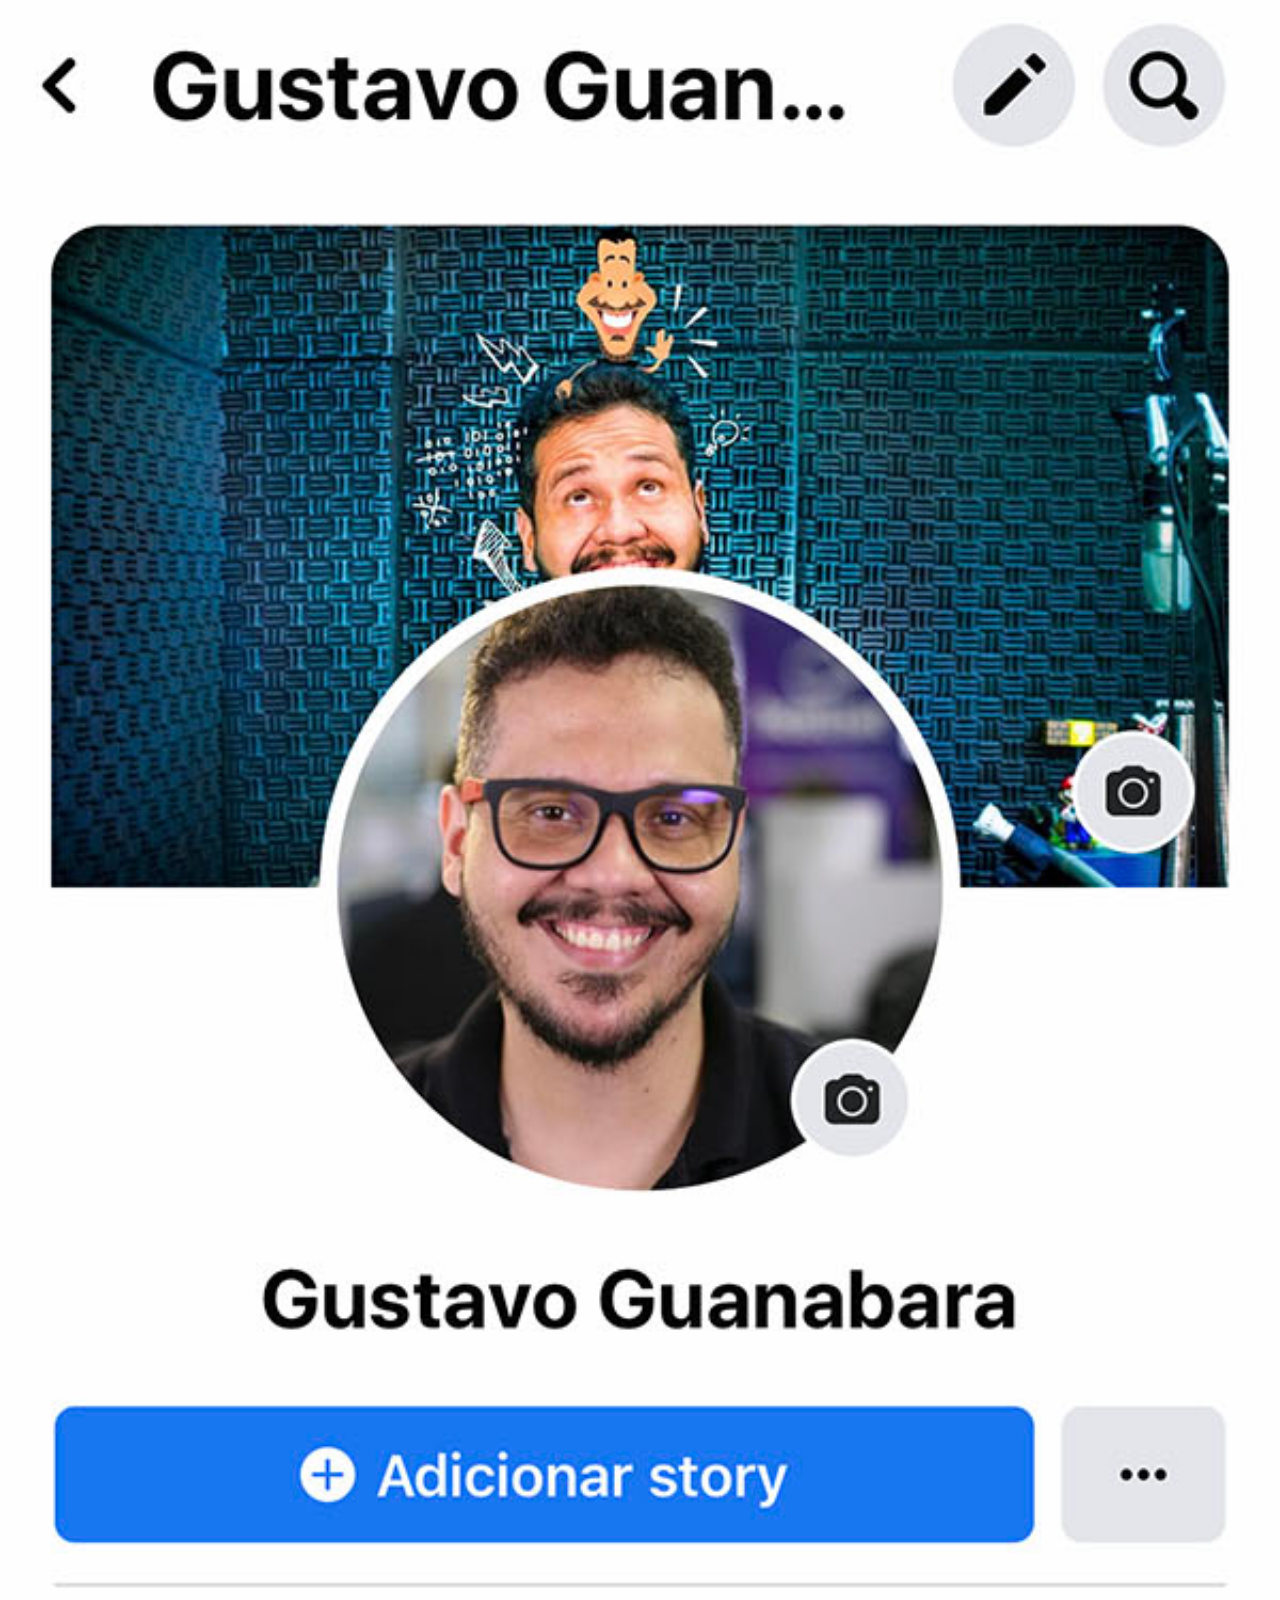
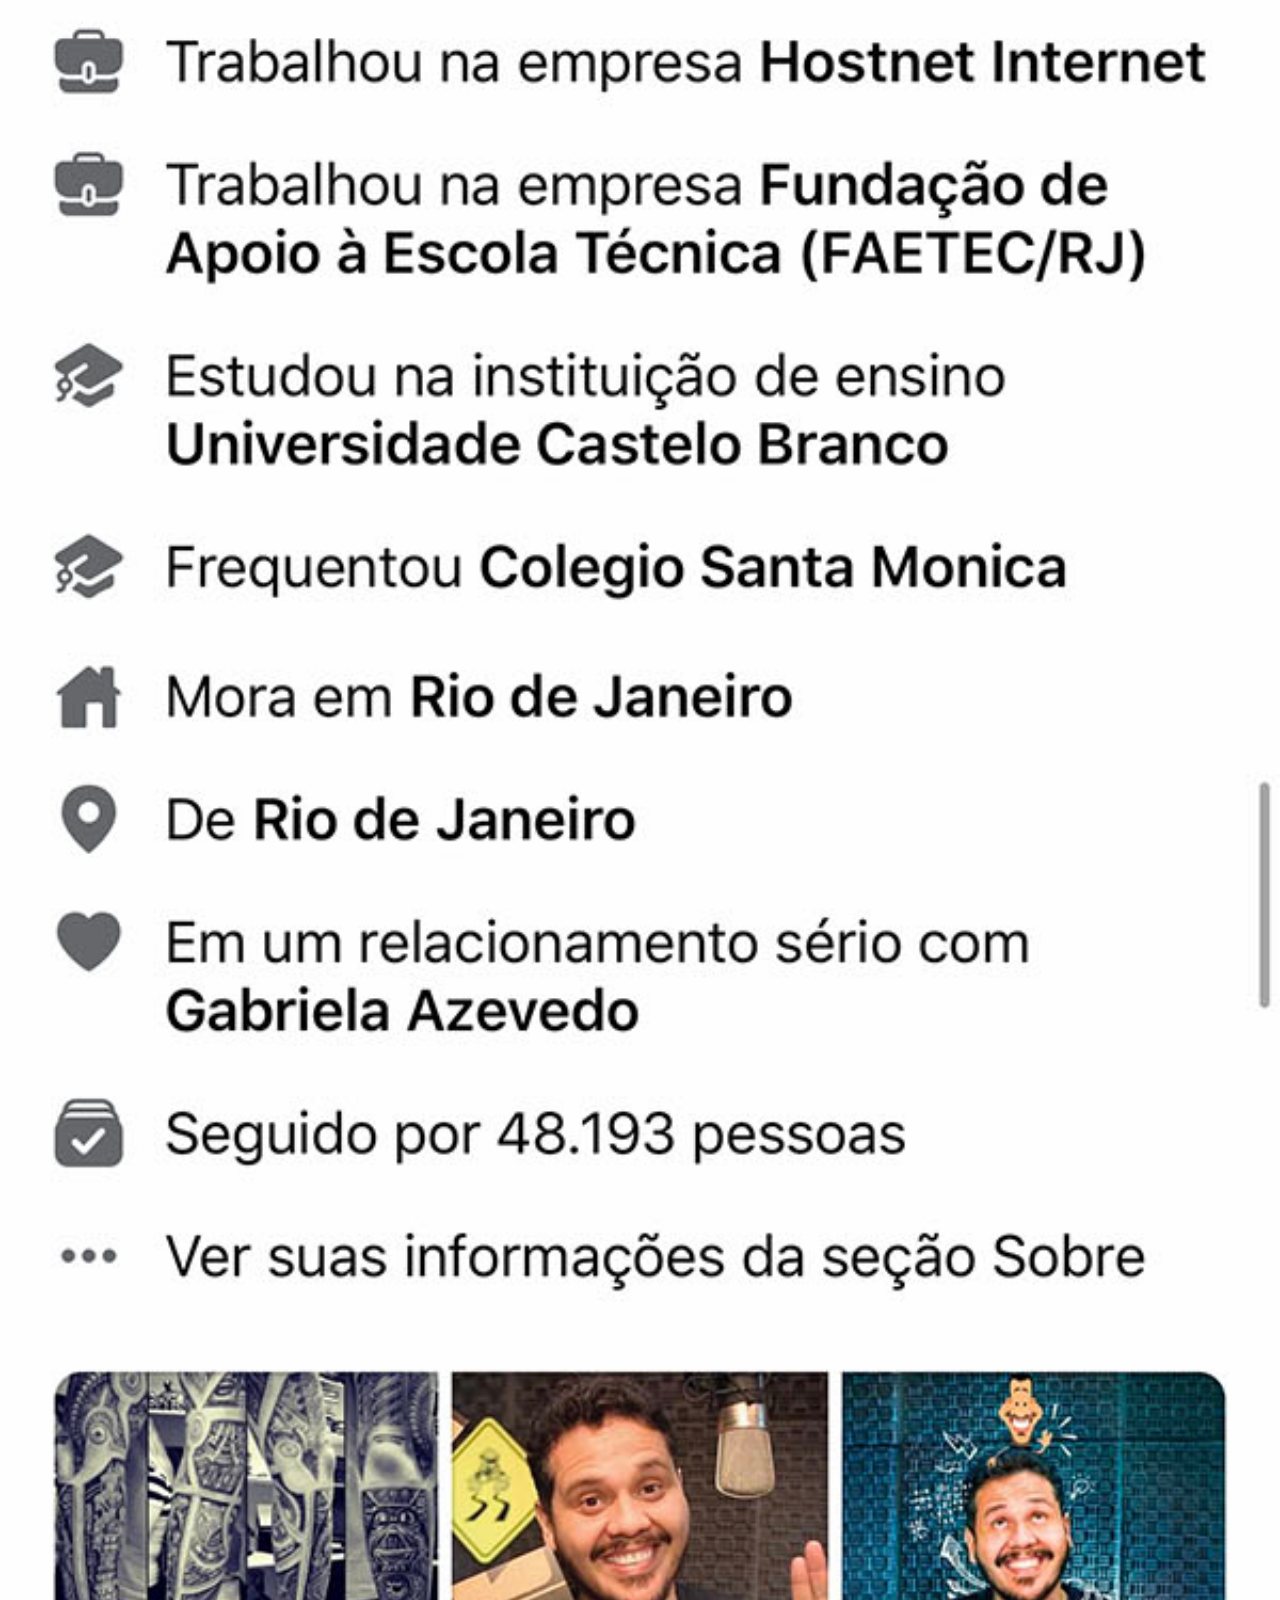
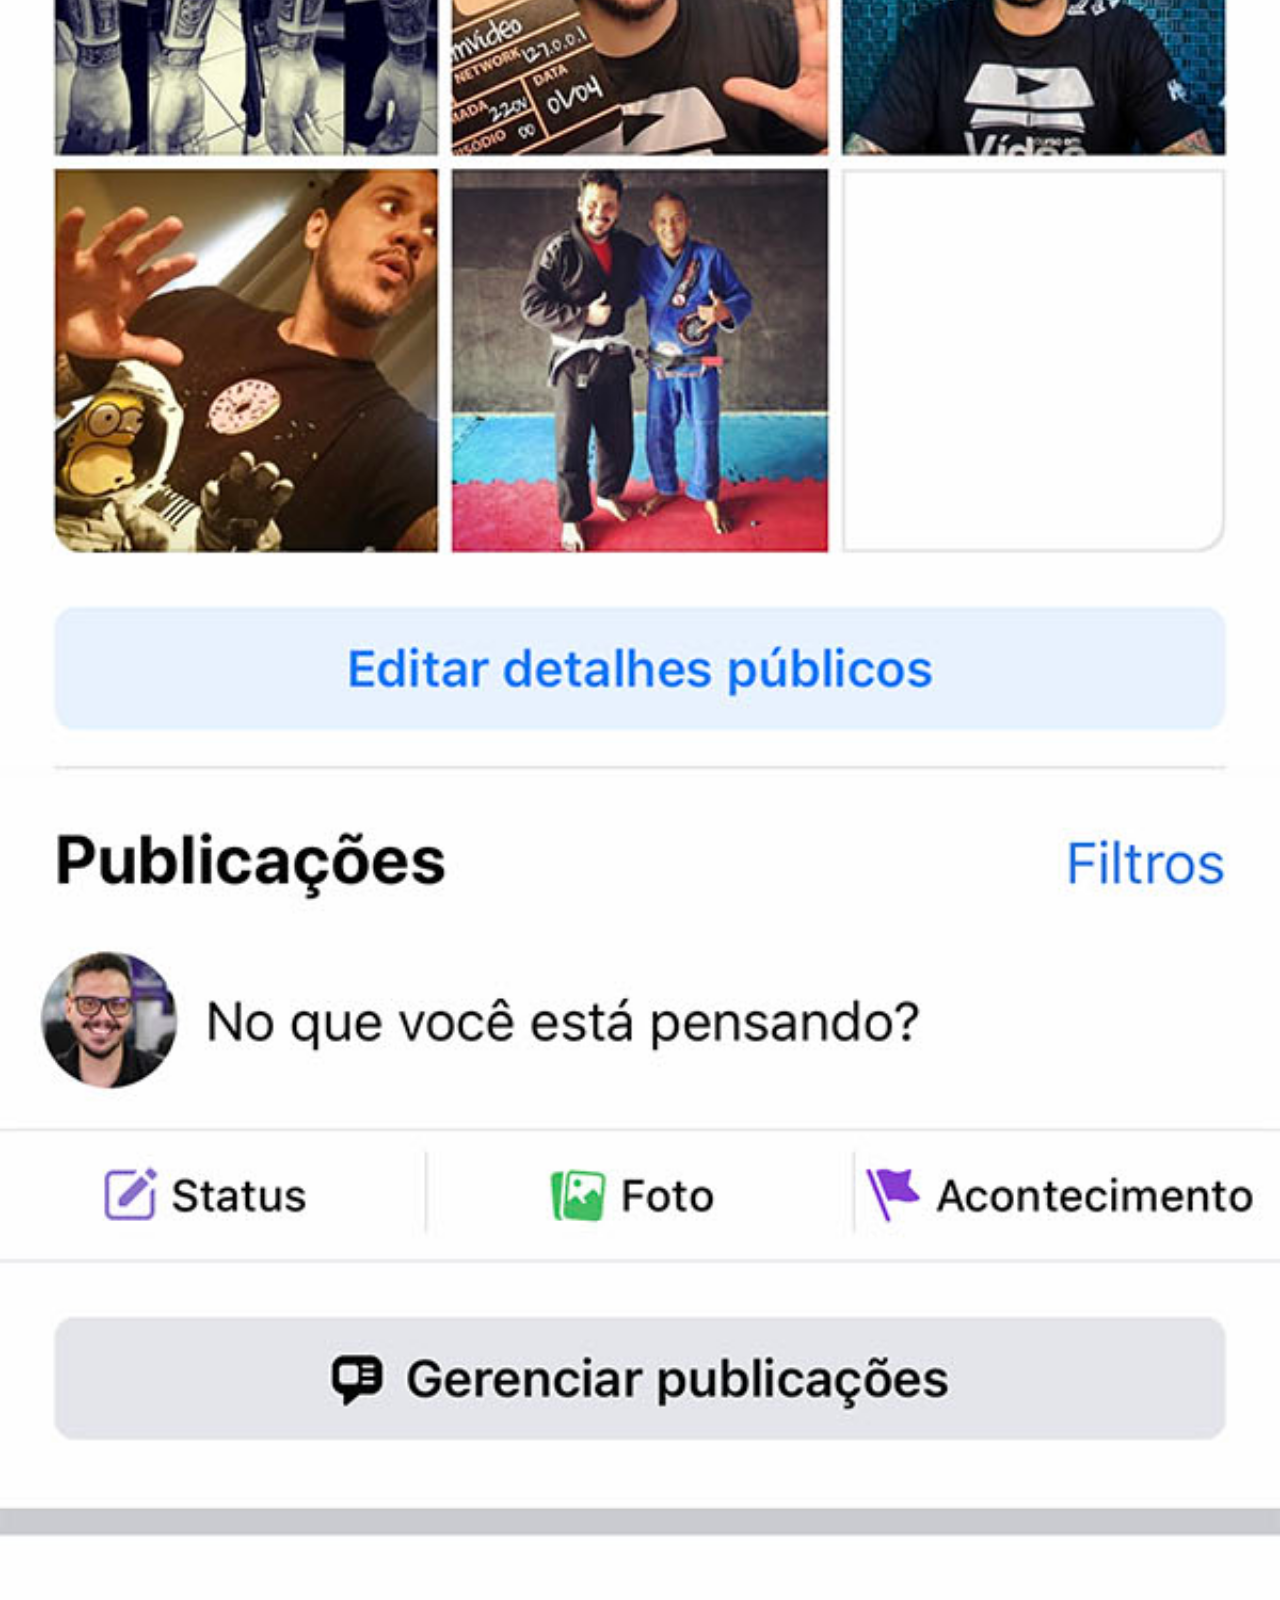
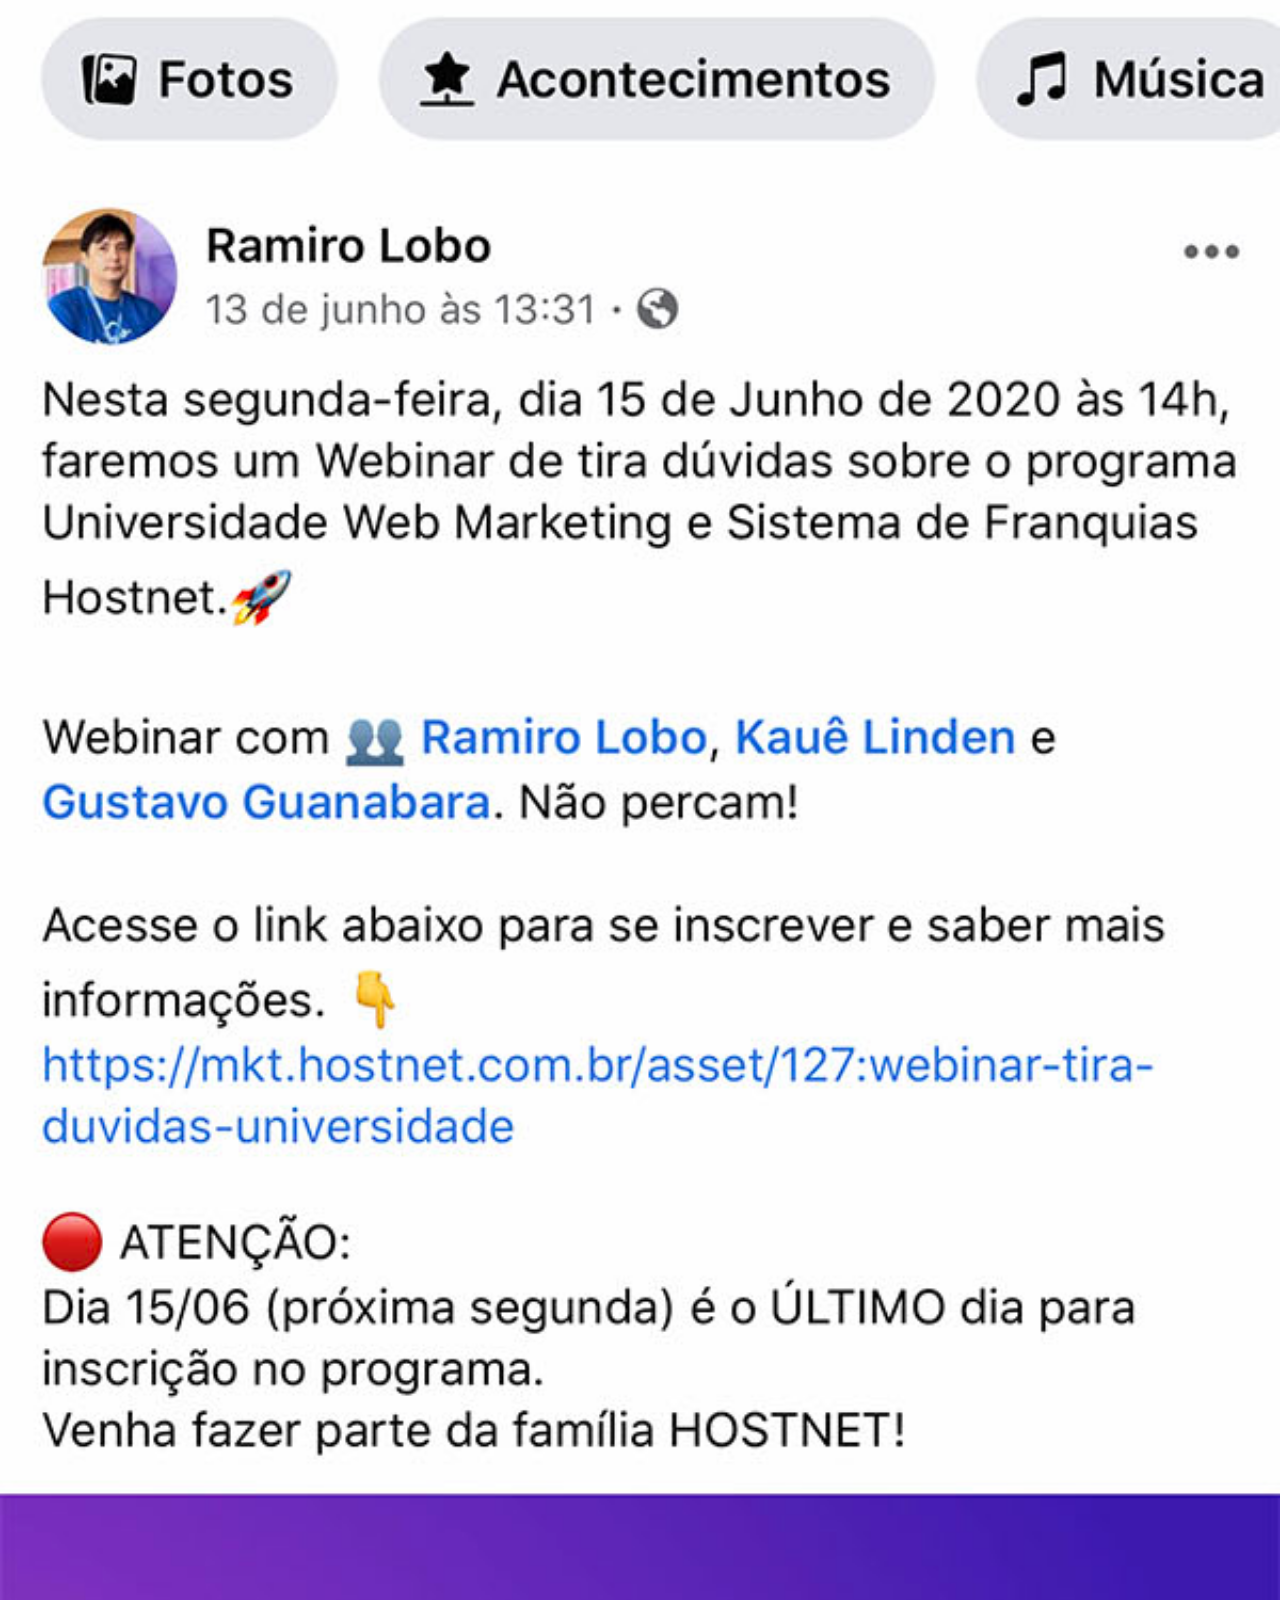
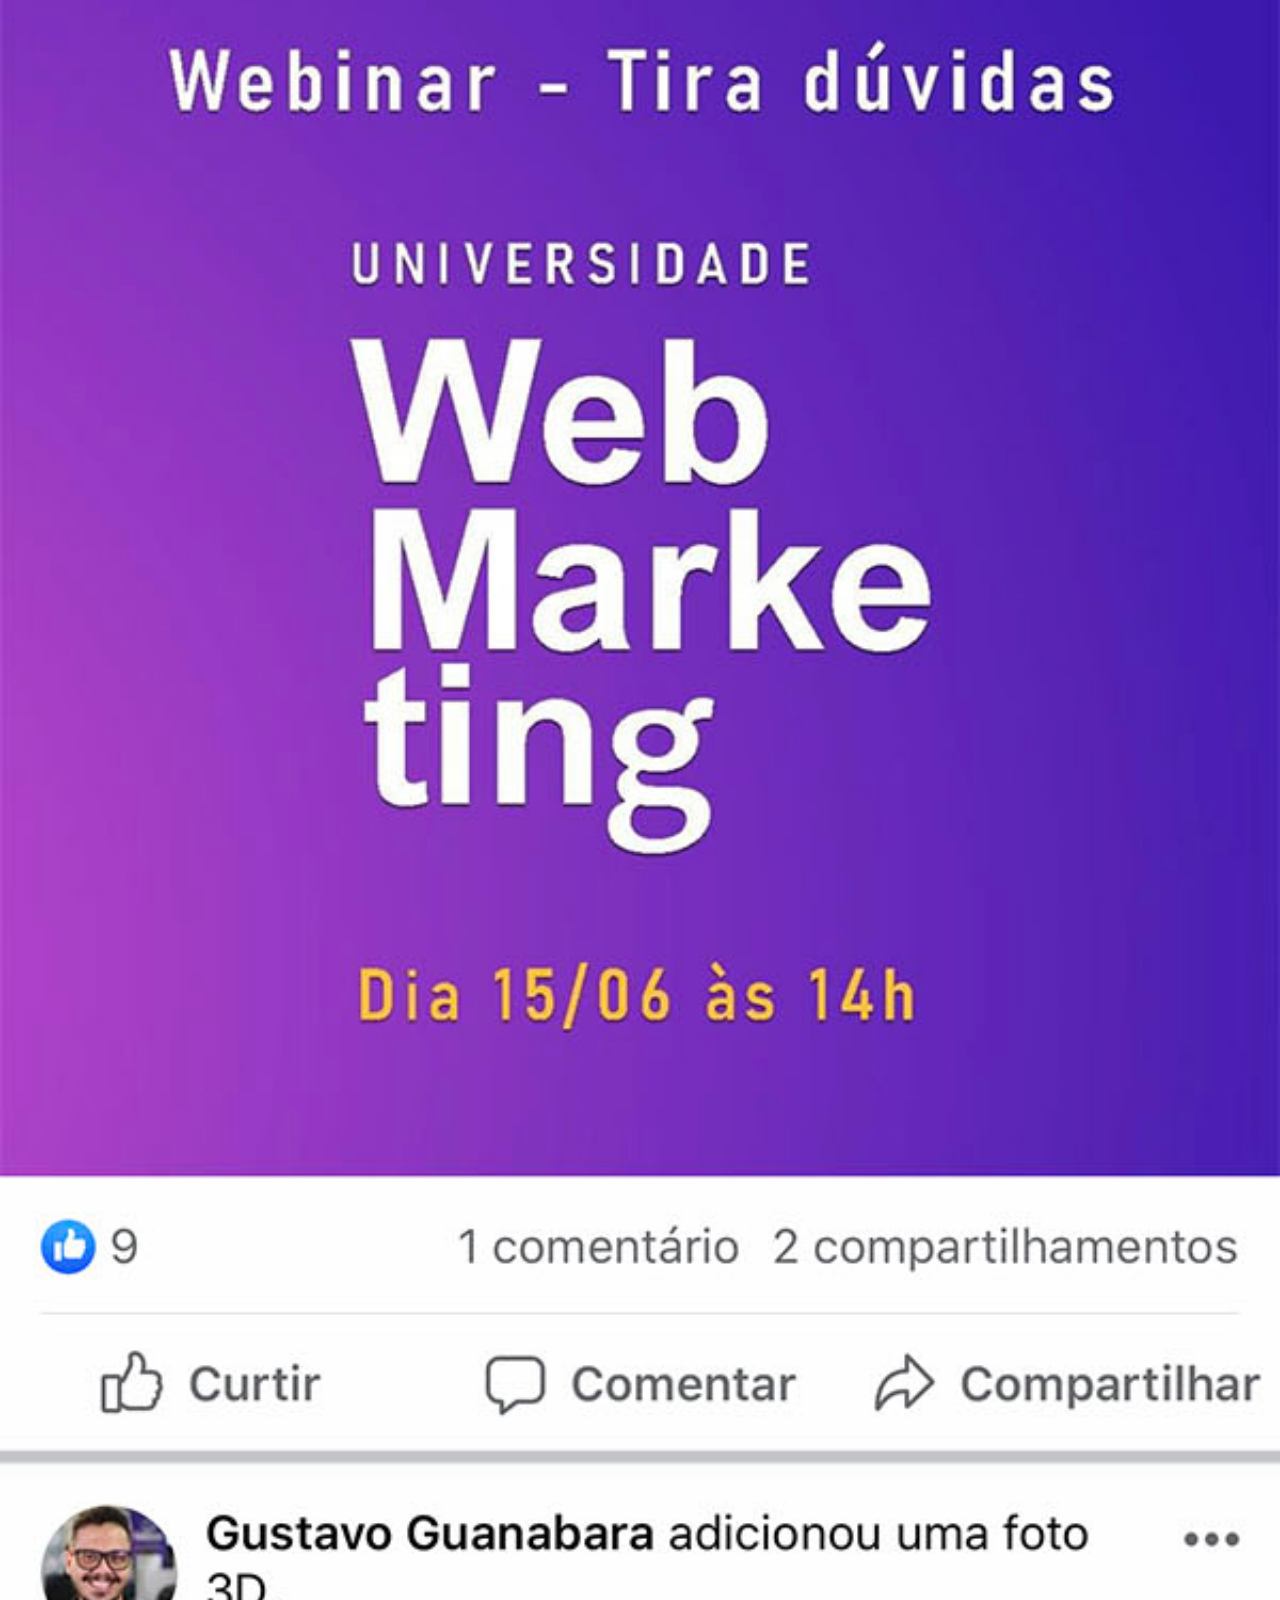
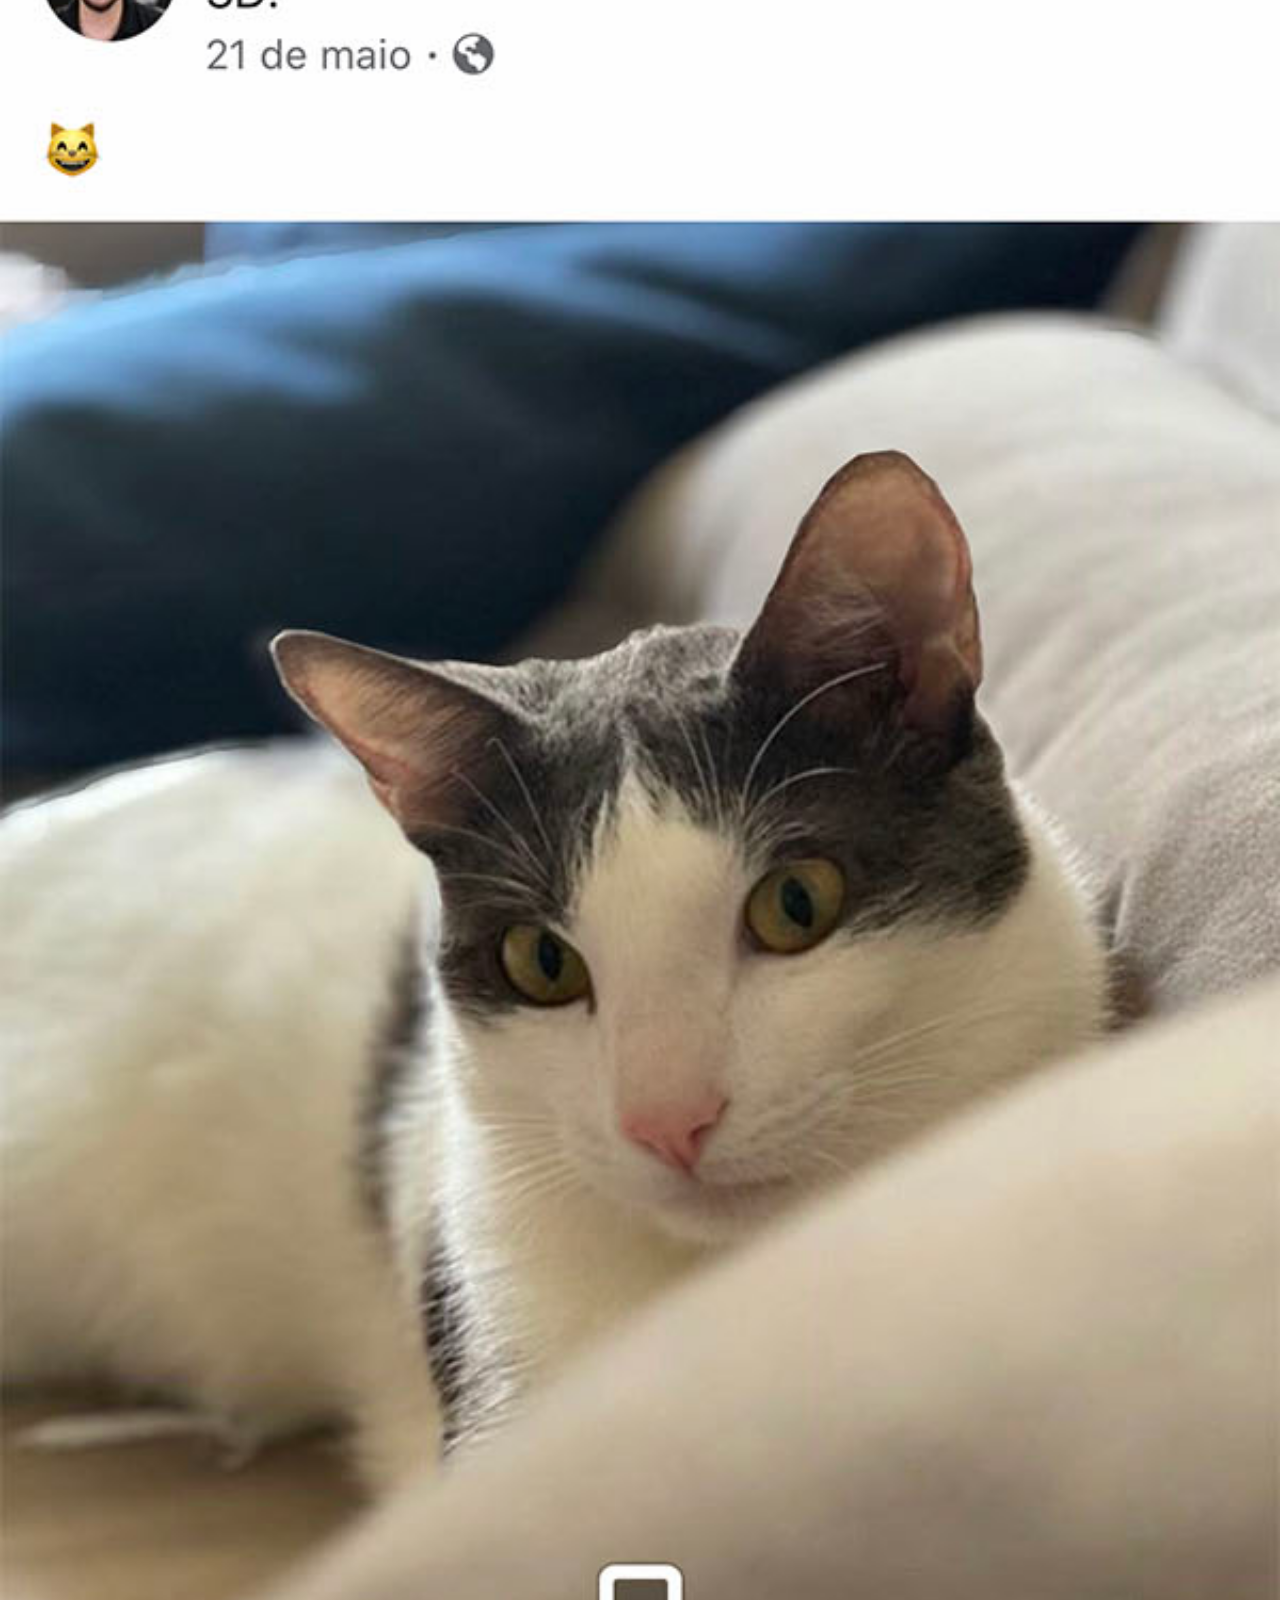
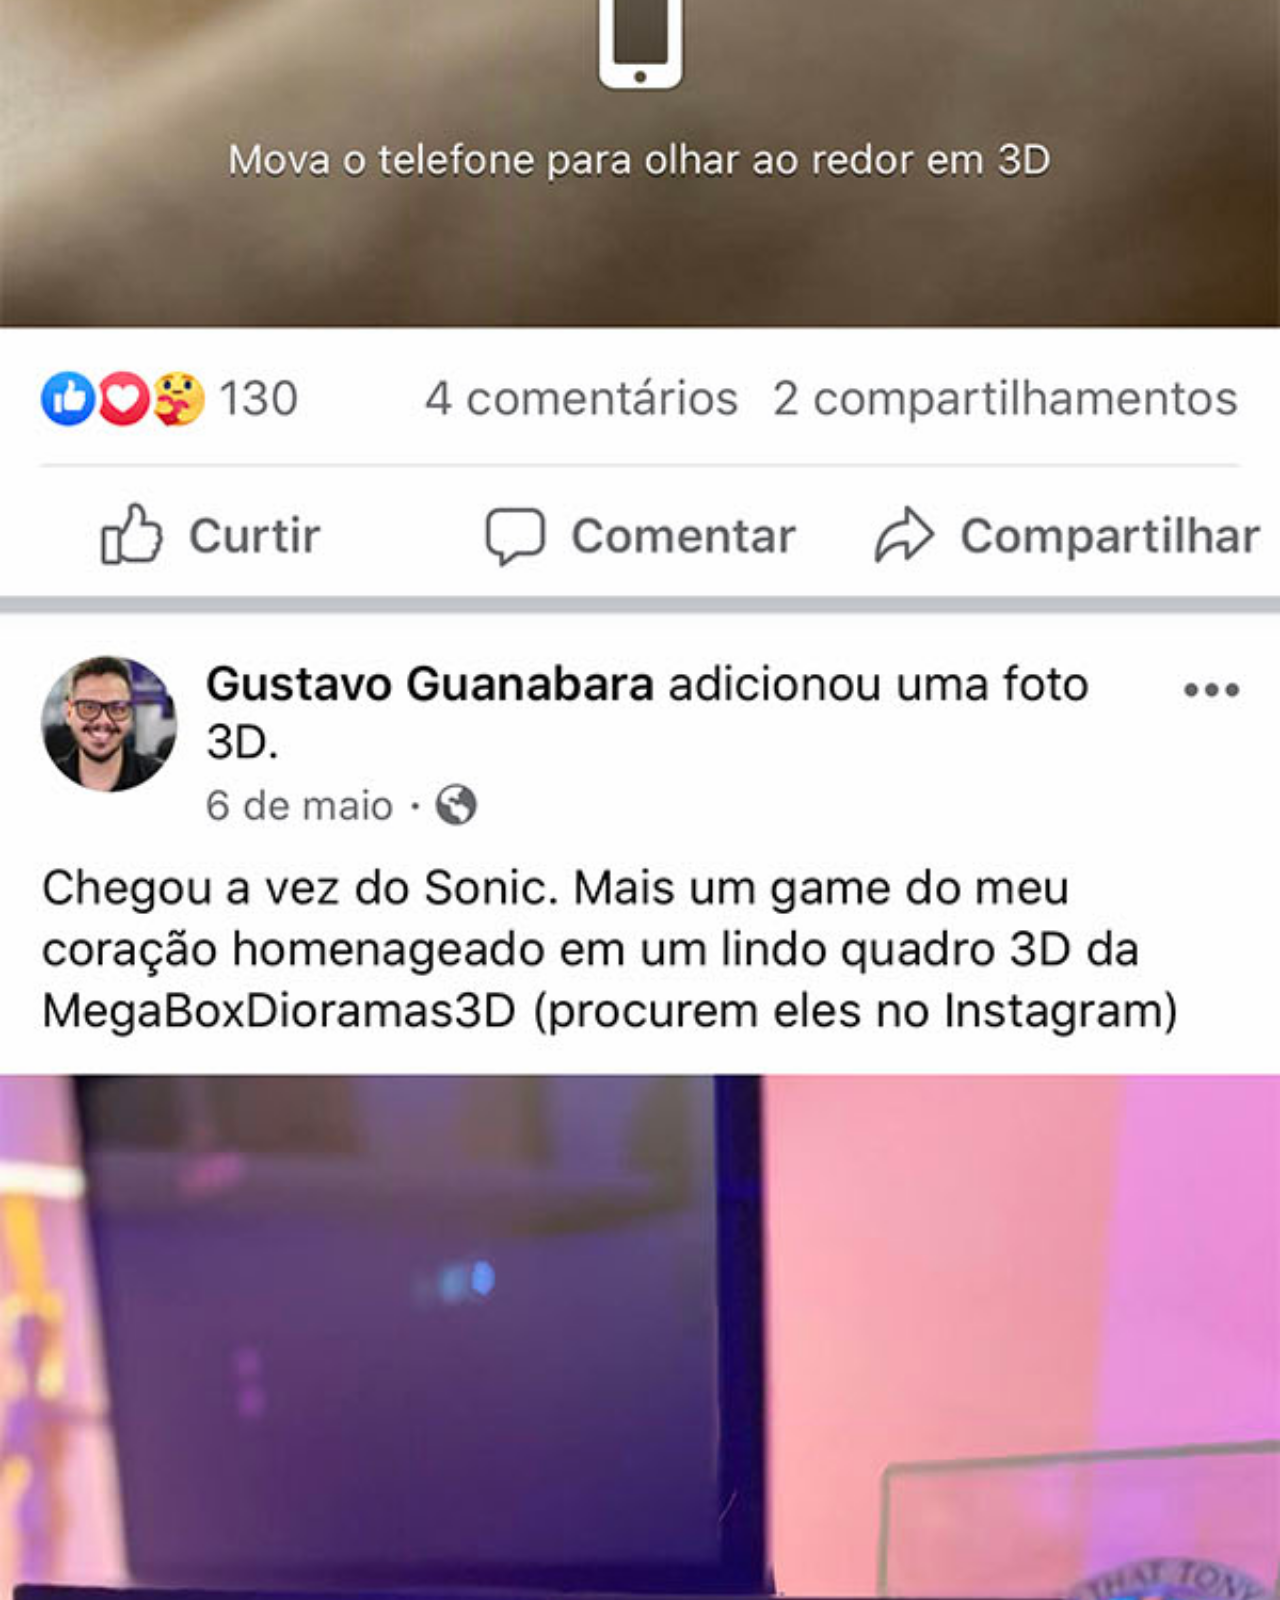
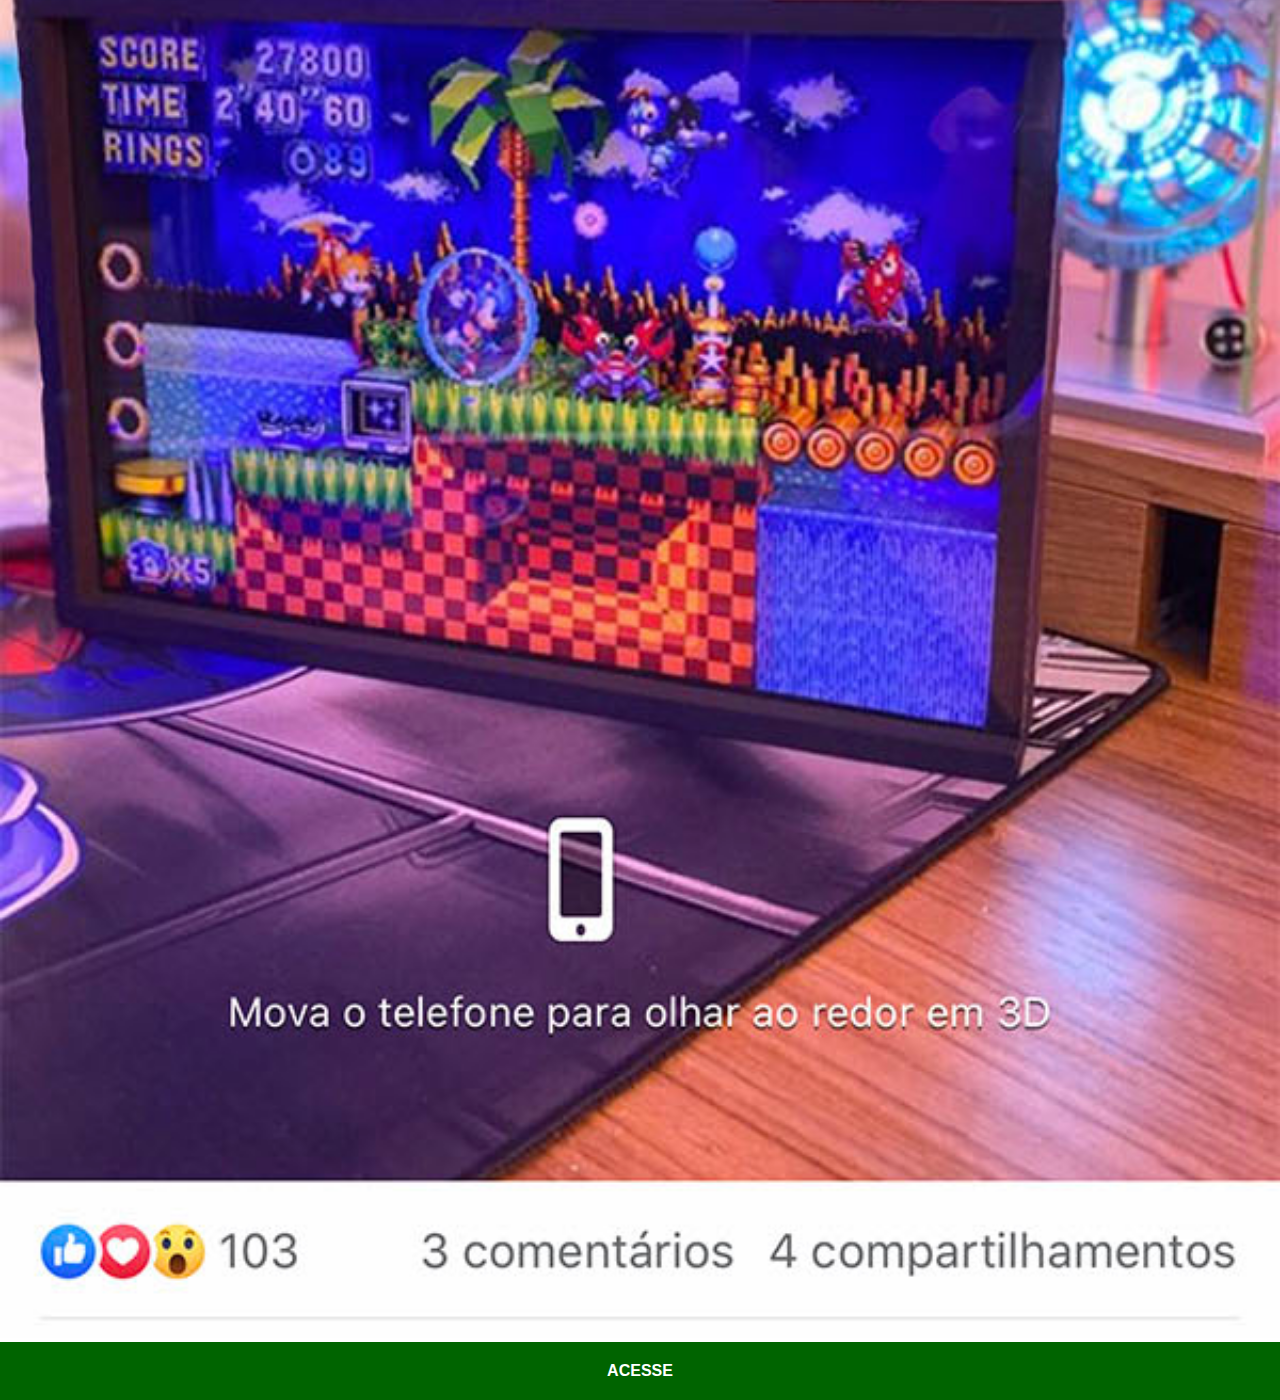
==== facebook.html @ 1c55a6b6 "Projeto redes sociais finalizado" ====
<!DOCTYPE html>
<html lang="en">
<head>
    <meta charset="UTF-8">
    <meta http-equiv="X-UA-Compatible" content="IE=edge">
    <meta name="viewport" content="width=device-width, initial-scale=1.0">
    <title>Facebook</title>
    <link rel="stylesheet" href="estilos/social.css">
</head>
<body>
    <img src="imagens/tela-facebook.jpg" alt="Facebook">
    <a href="https://www.facebook.com/rafael.cayres.731/" target="_blank">ACESSE</a>
</body>
</html>
---- estilos/social.css ----
@charset "UTF-8";

* {
    margin: 0px;
    padding: 0px;
    font-family: Arial, Helvetica, sans-serif;
}

::-webkit-scrollbar {
    width: 0px;
    height: 0px;
}

img {
    width: 100vw;
}

a {
    display: block;
    background-color: darkgreen;
    color: white;
    padding: 20px;
    text-align: center;
    font-weight: bolder;
    text-decoration: none;
}

a:hover {
    background-color: greenyellow;
}
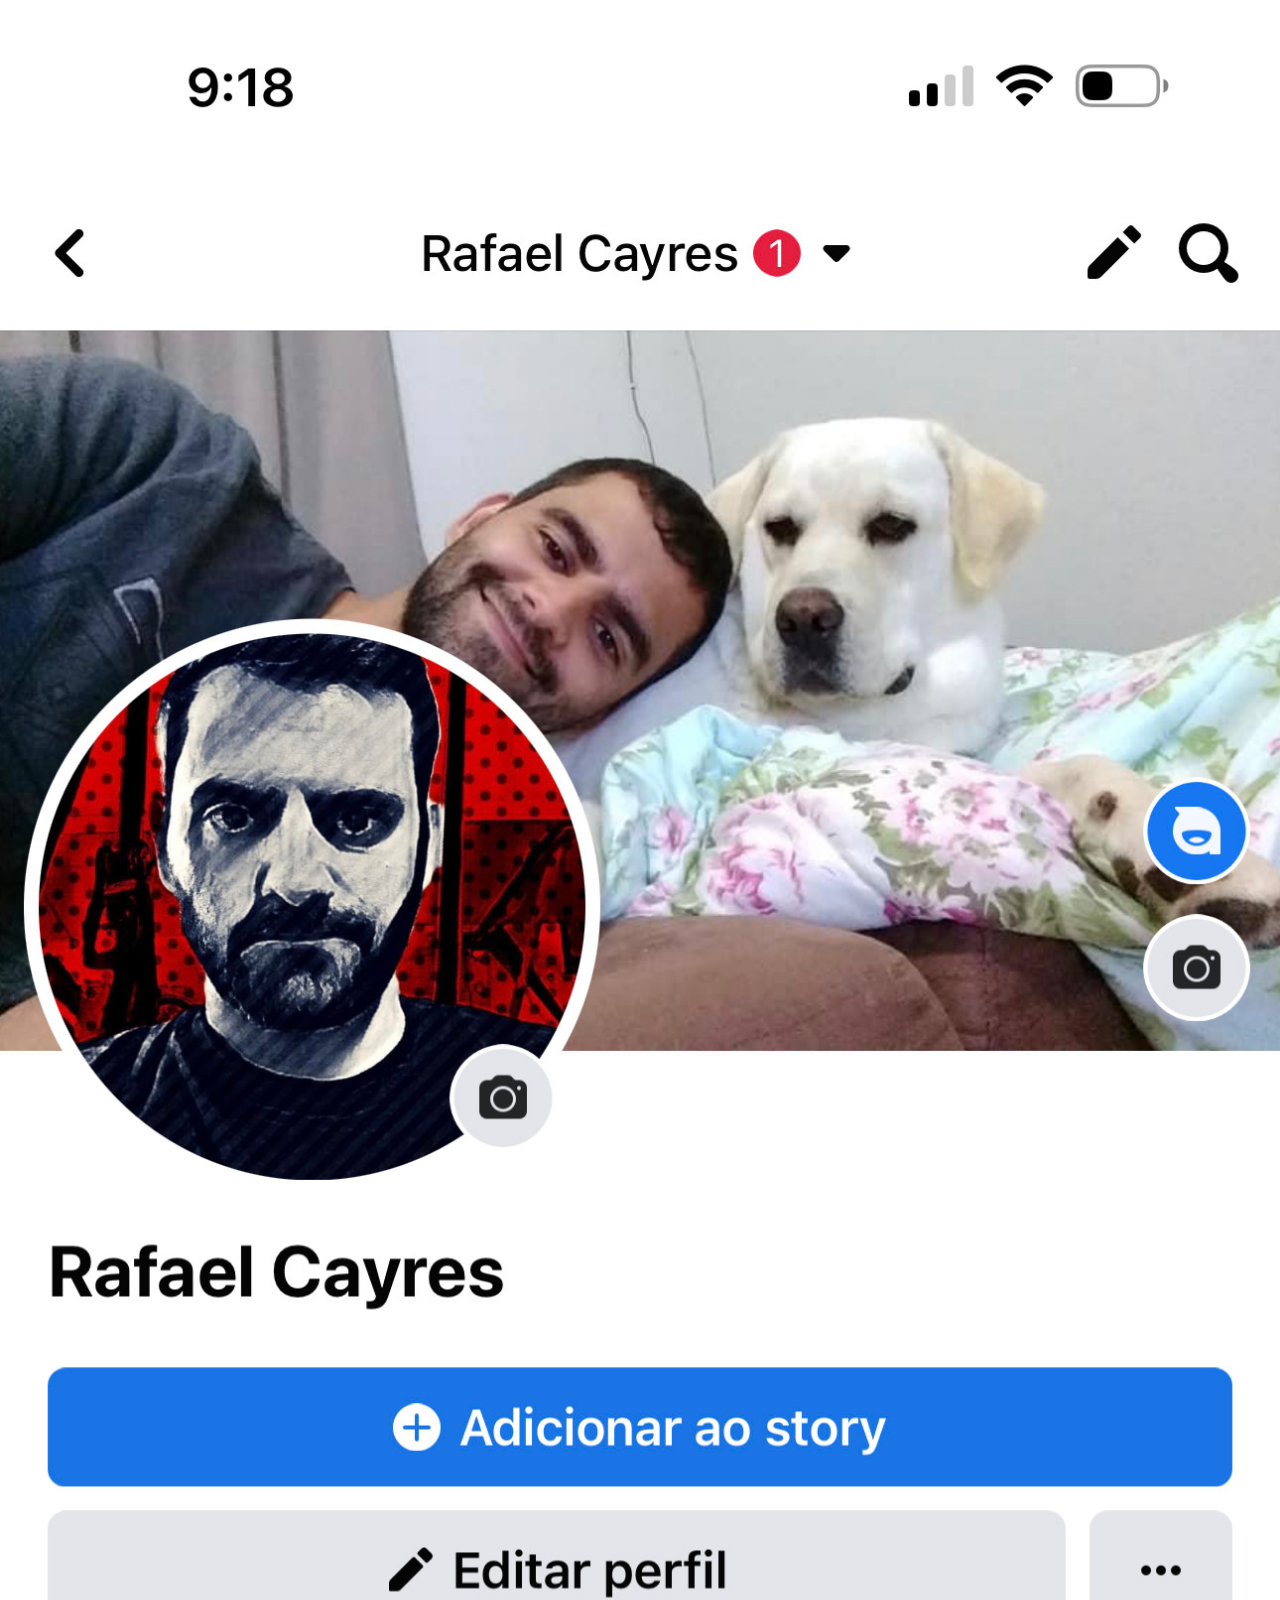
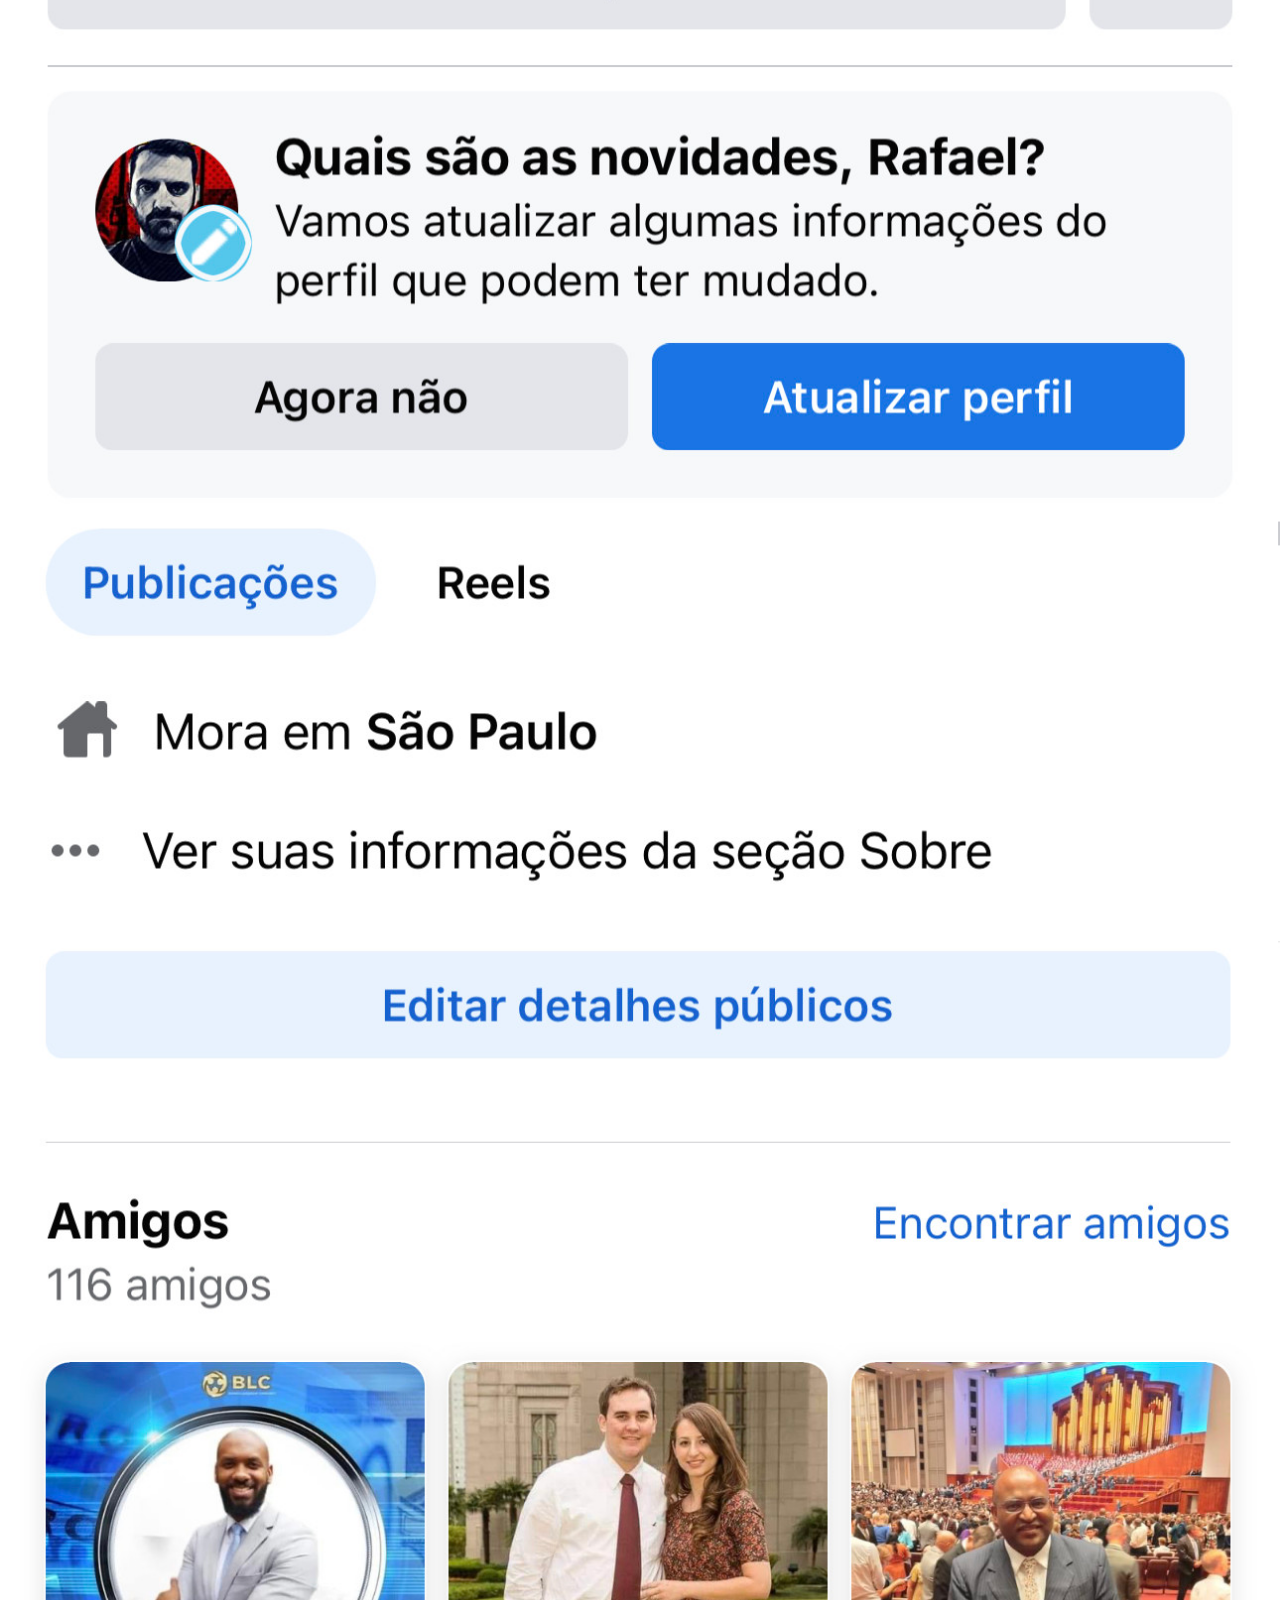
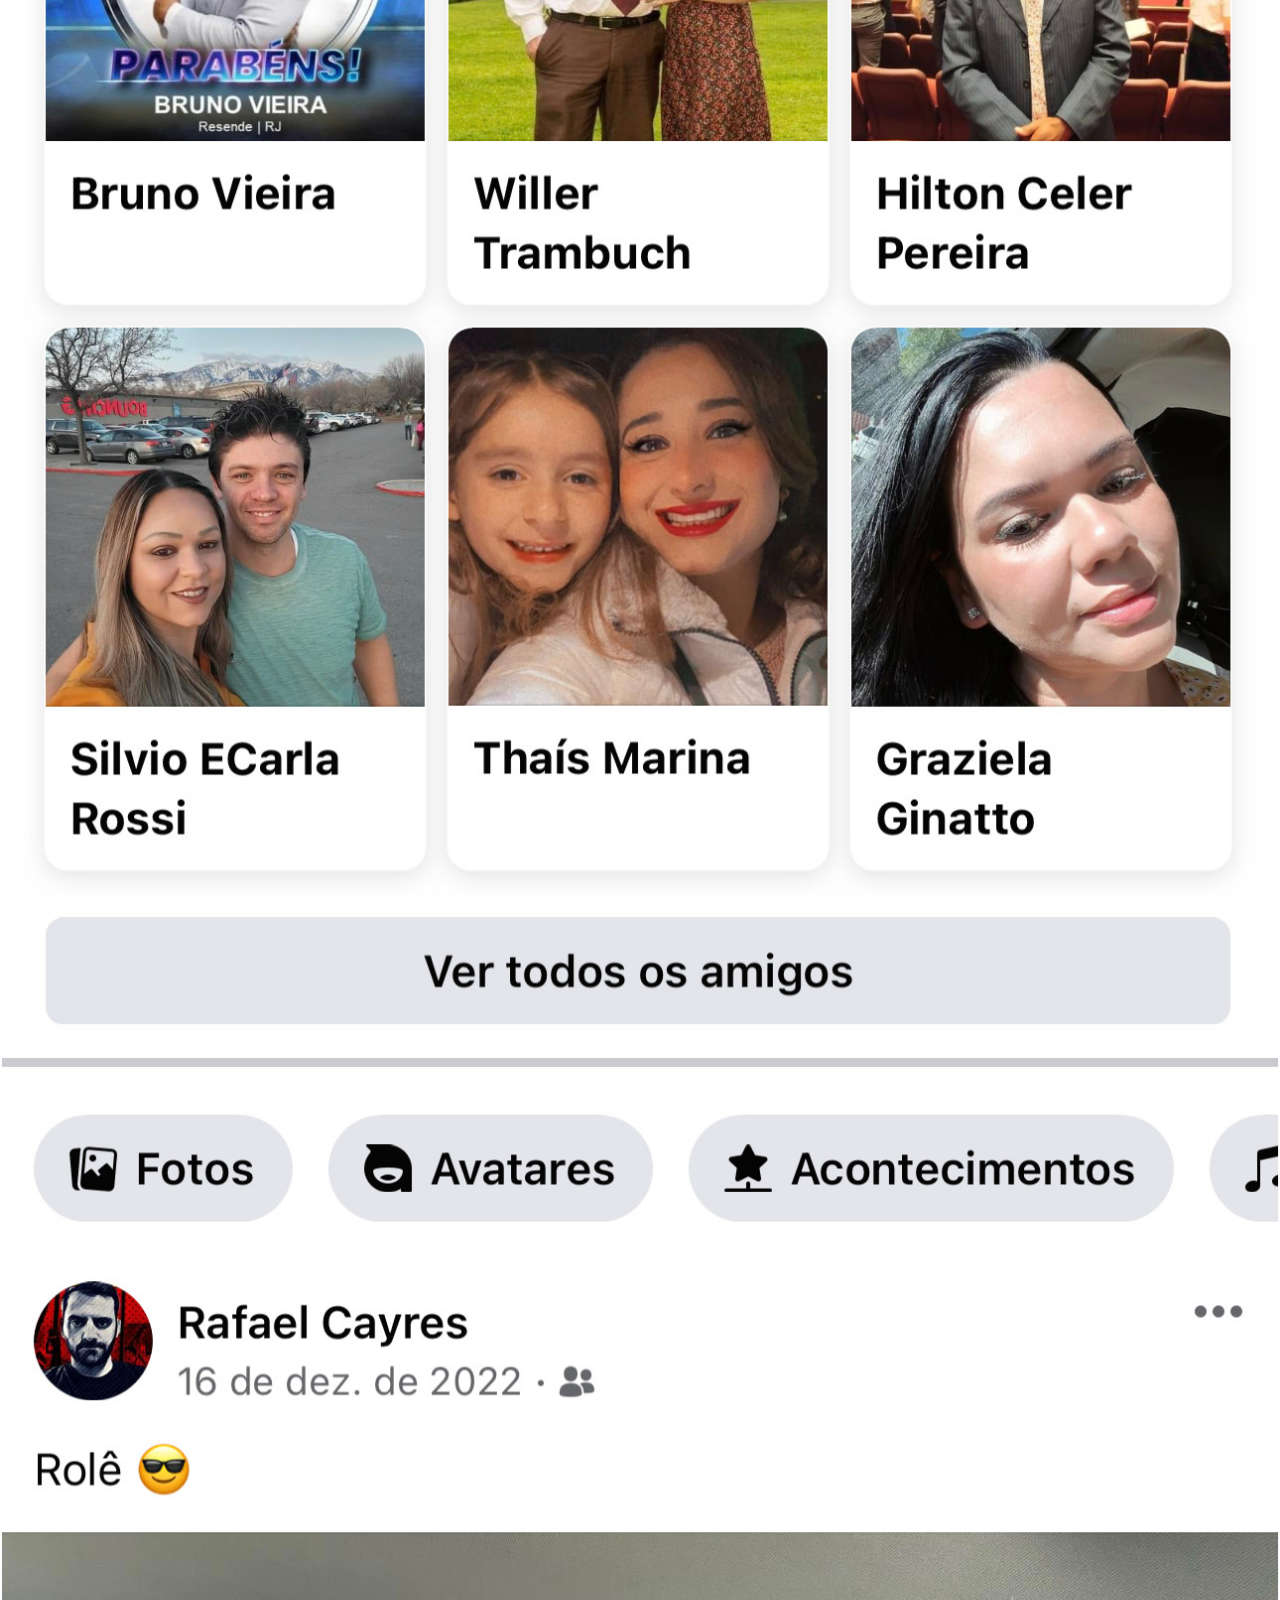
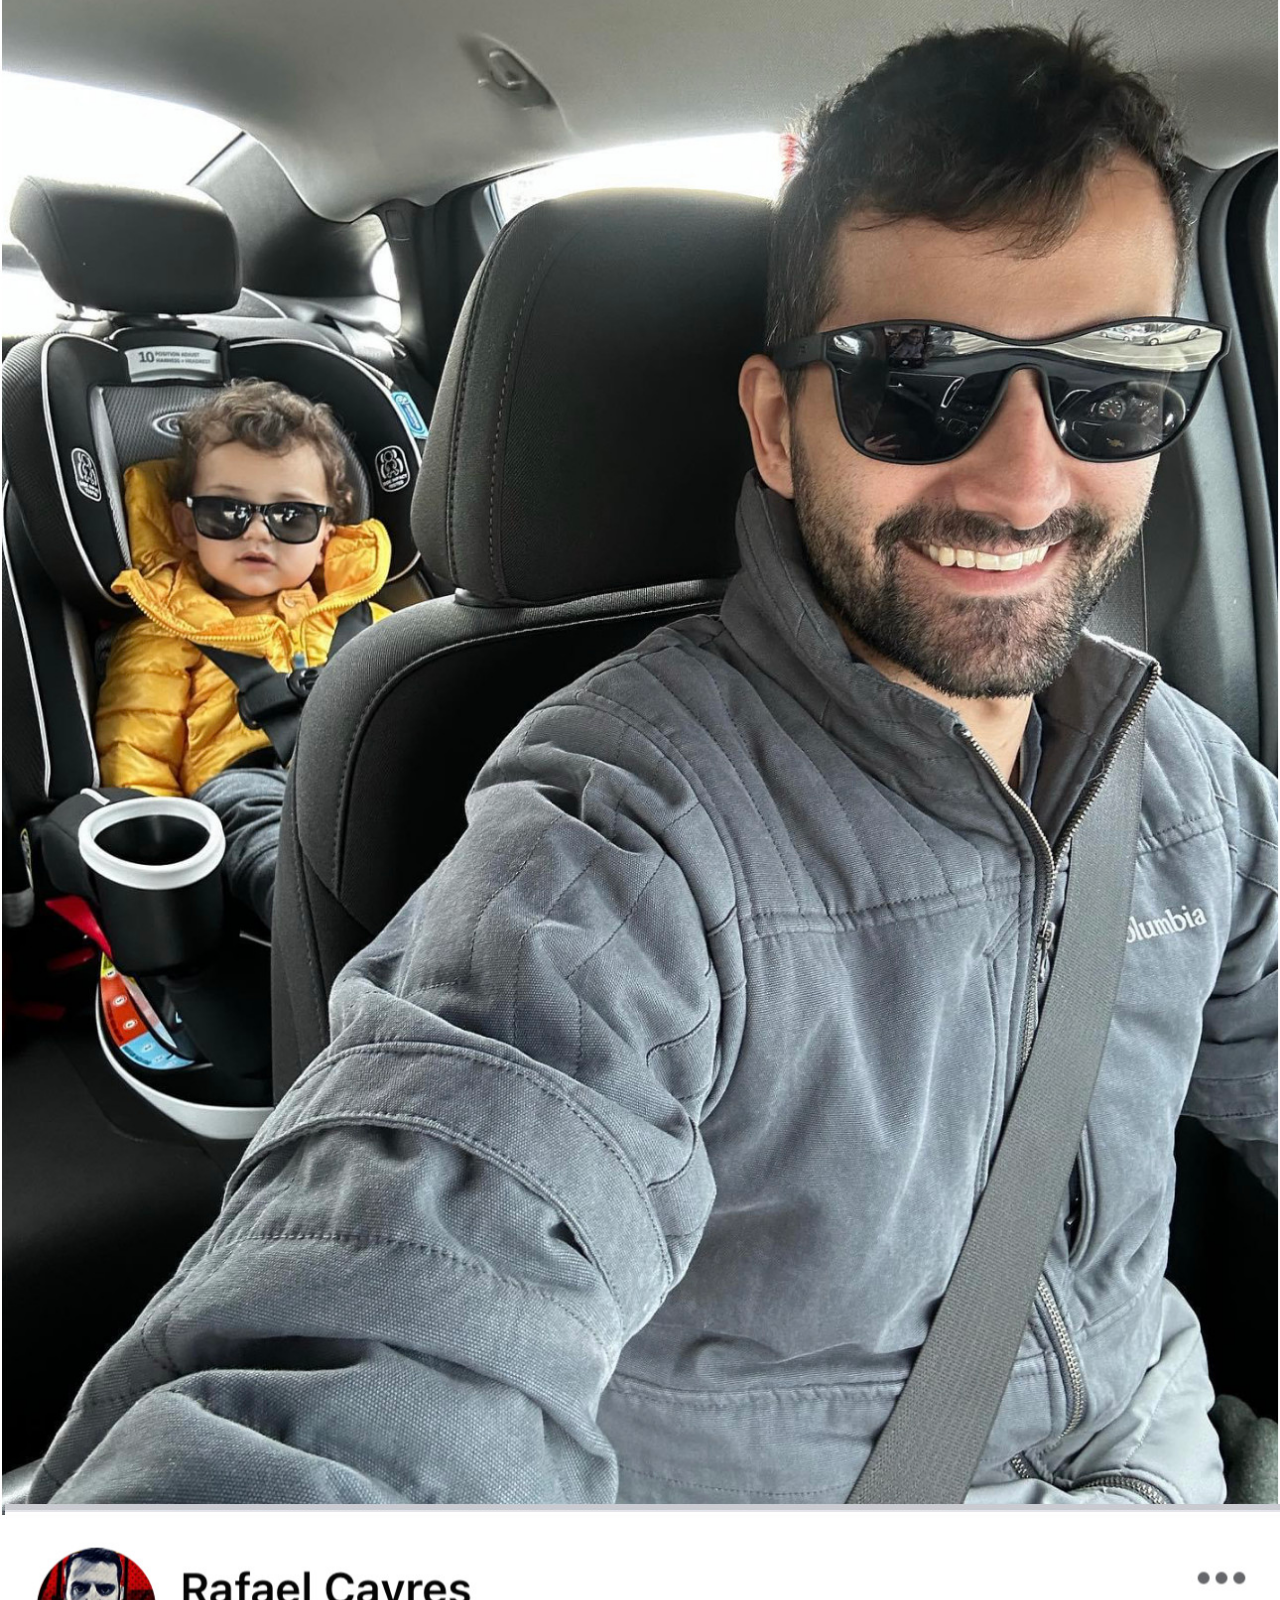
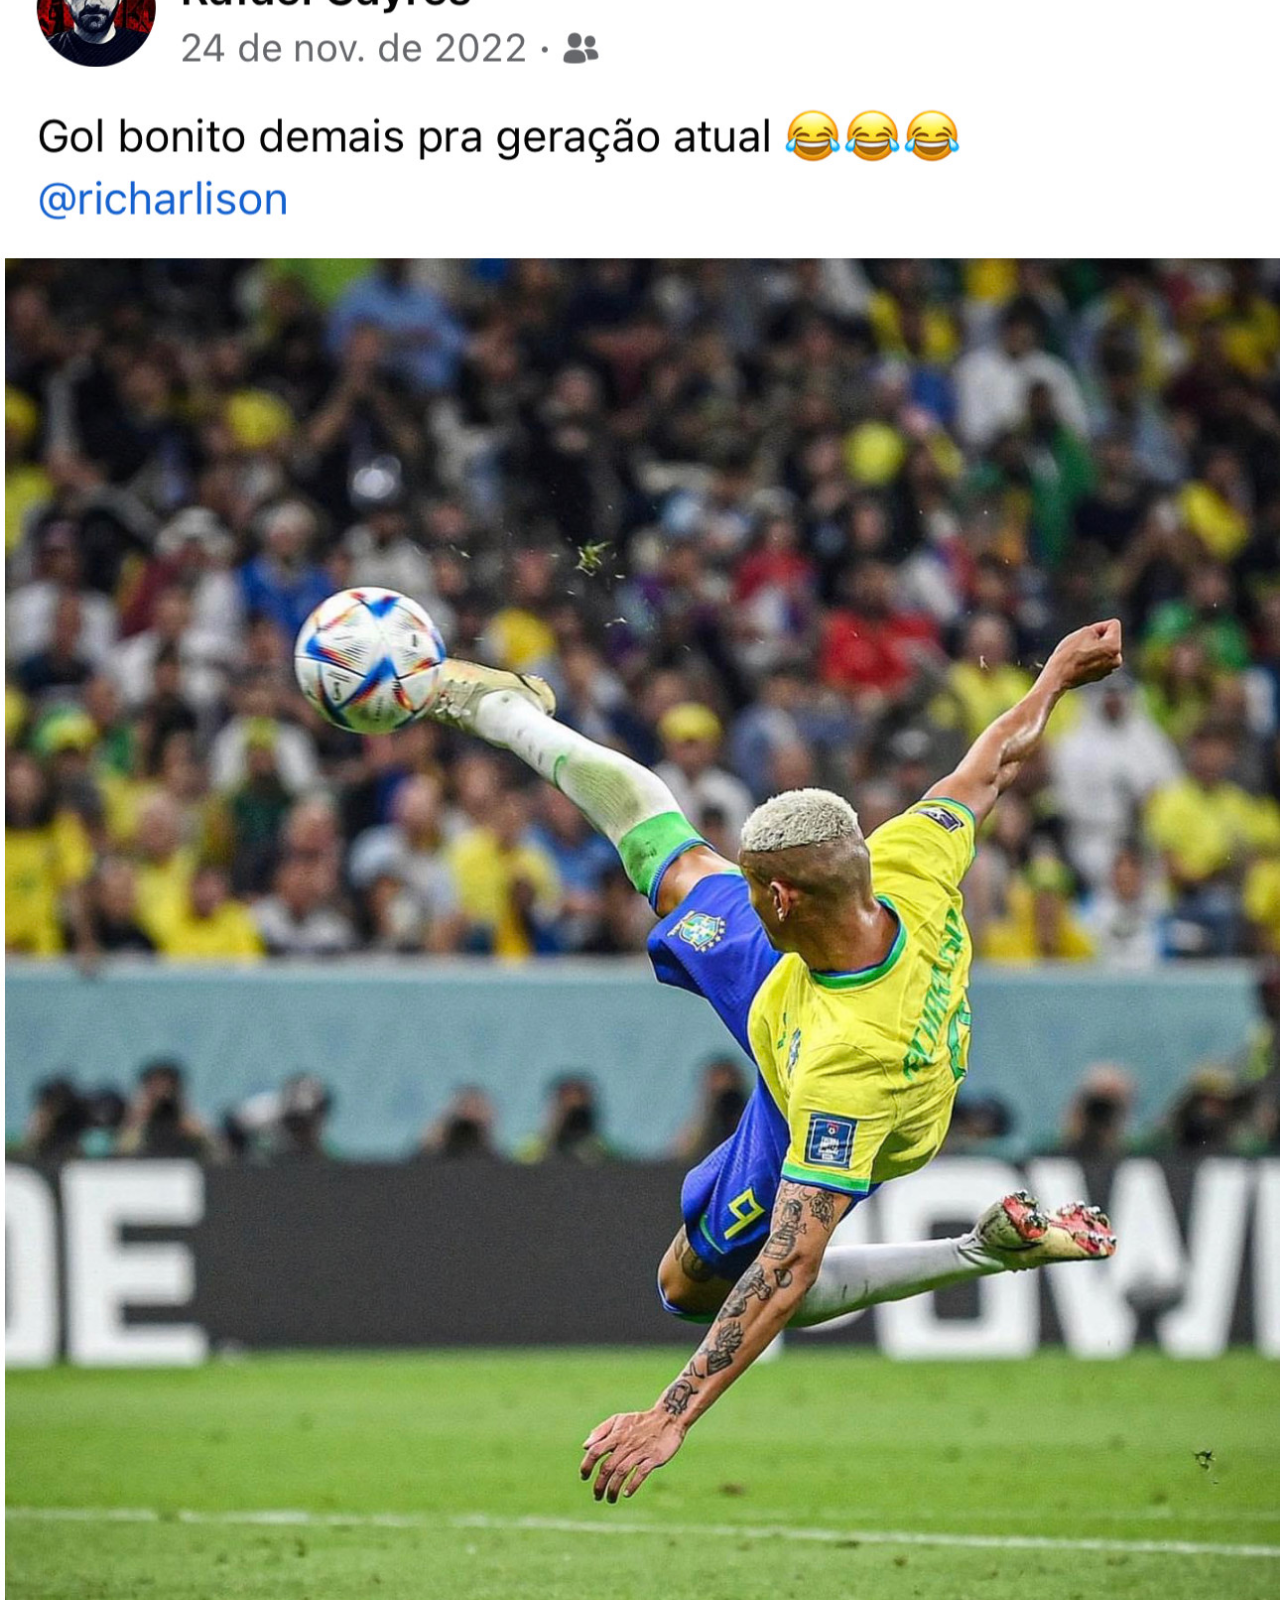
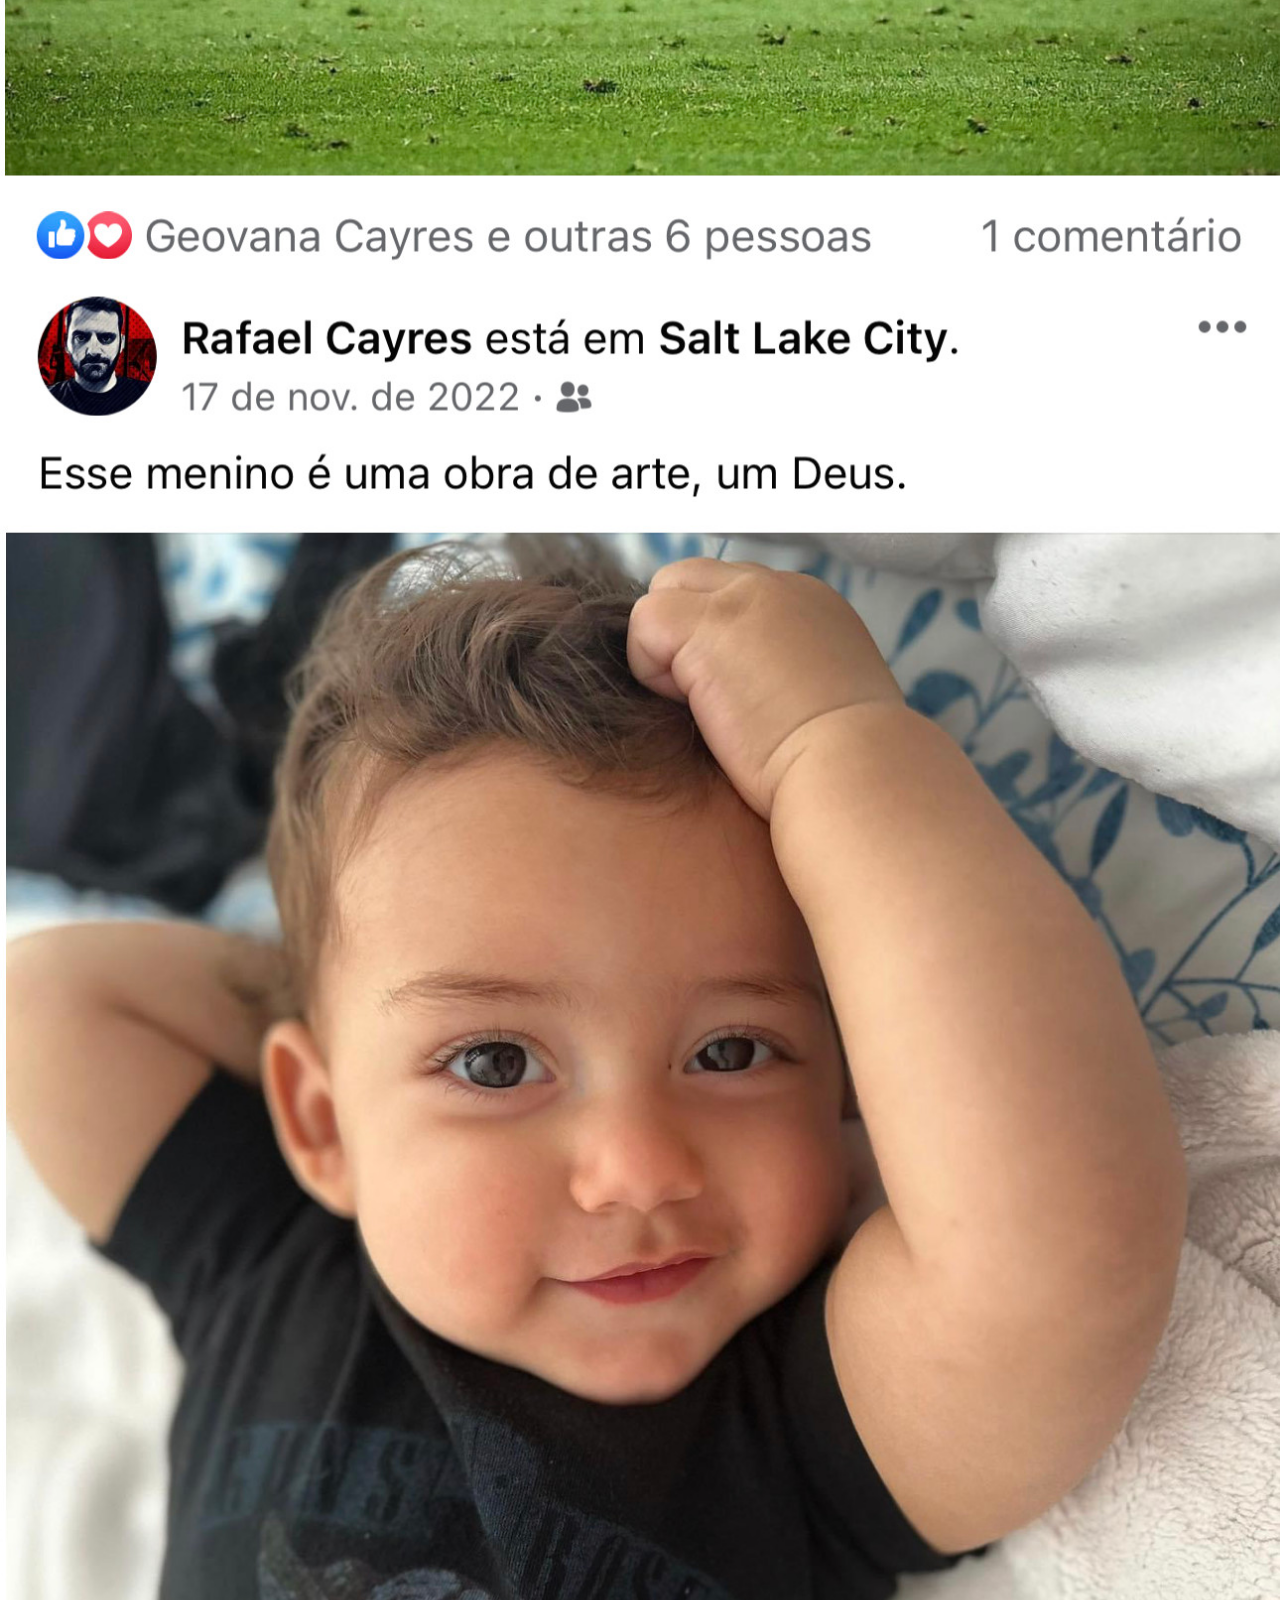
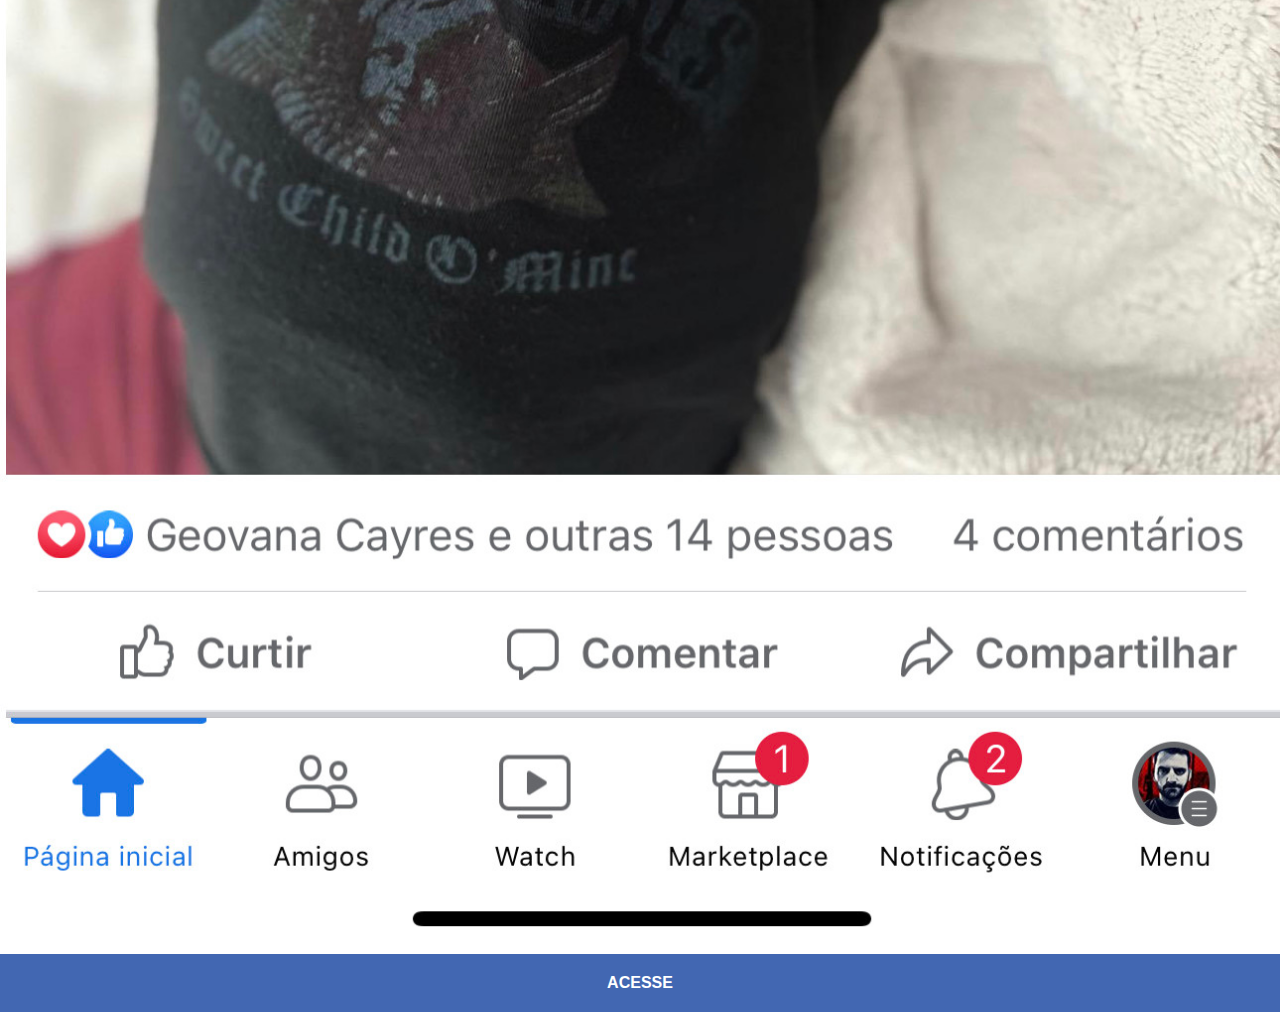
==== commit 0b5b0ea3: "cores padrao" ====
--- a/facebook.html
+++ b/facebook.html
@@ -9,6 +9,6 @@
 </head>
 <body>
     <img src="imagens/tela-facebook.jpg" alt="Facebook">
-    <a href="https://www.facebook.com/rafael.cayres.731/" target="_blank">ACESSE</a>
+    <a id="fb" href="https://www.facebook.com/rafael.cayres.731/" target="_blank">ACESSE</a>
 </body>
 </html>--- a/estilos/social.css
+++ b/estilos/social.css
@@ -17,7 +17,57 @@
 
 a {
     display: block;
-    background-color: darkgreen;
+    background-color: rgb(103, 167, 103);
+    color: white;
+    padding: 20px;
+    text-align: center;
+    font-weight: bolder;
+    text-decoration: none;
+}
+
+a#yt {
+    display: block;
+    background-color: red;
+    color: white;
+    padding: 20px;
+    text-align: center;
+    font-weight: bolder;
+    text-decoration: none;
+}
+
+a#twt {
+    display: block;
+    background-color: rgb(26, 156, 196);
+    color: white;
+    padding: 20px;
+    text-align: center;
+    font-weight: bolder;
+    text-decoration: none;
+}
+
+a#gh {
+    display: block;
+    background-color: rgb(14, 202, 71);
+    color: white;
+    padding: 20px;
+    text-align: center;
+    font-weight: bolder;
+    text-decoration: none;
+}
+
+a#inst {
+    display: block;
+    background-color: rgb(230, 56, 56);
+    color: white;
+    padding: 20px;
+    text-align: center;
+    font-weight: bolder;
+    text-decoration: none;
+}
+
+a#fb {
+    display: block;
+    background-color: rgb(66, 103, 178);
     color: white;
     padding: 20px;
     text-align: center;
